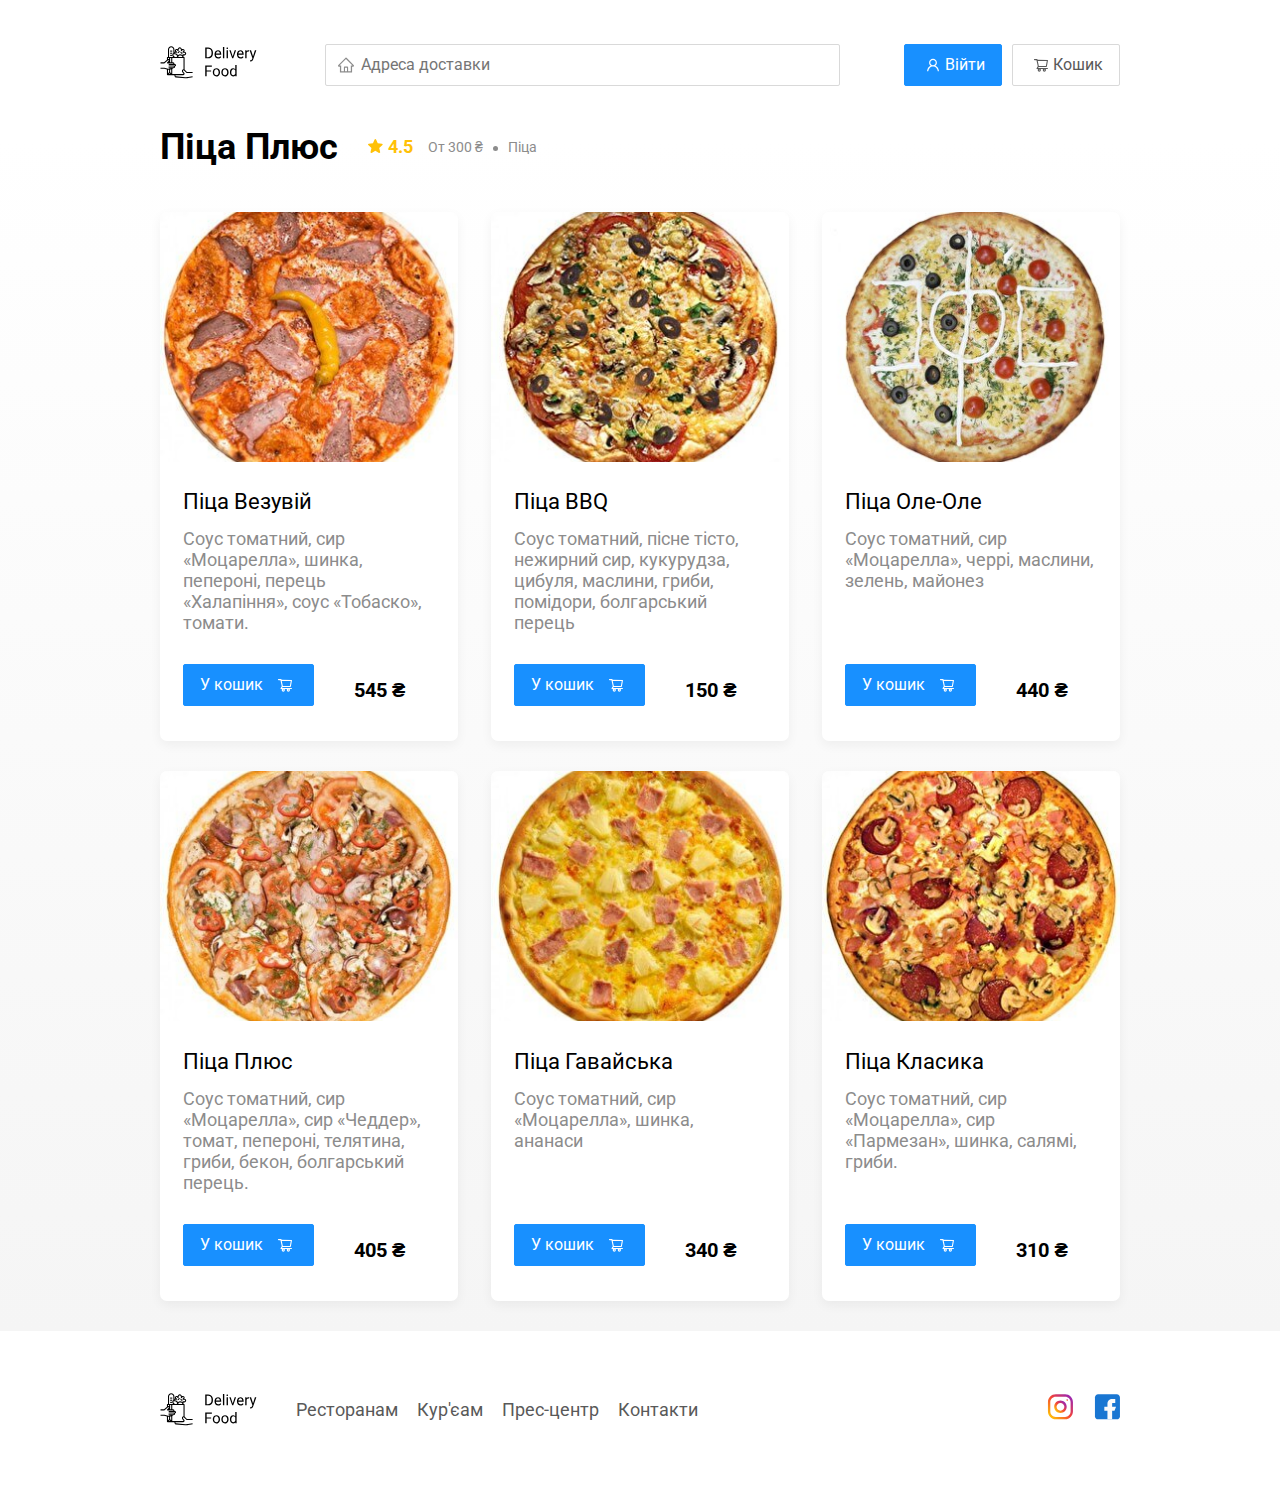
==== restaurant.html @ de5aa3f2 "Add files via upload" ====
<!DOCTYPE html>
<html lang="ru">

<head>
	<meta charset="UTF-8" />
	<meta name="viewport" content="width=device-width, initial-scale=1.0" />
	<title>PizzaBurger — доставка їжі додому</title>
	<link href="https://fonts.googleapis.com/css?family=Roboto:400,700&display=swap&subset=cyrillic" rel="stylesheet" />
	<link rel="stylesheet" href="css/normalize.css" />
	<link rel="stylesheet" href="css/style.css" />
</head>

<body>
	<div class="container">
		<header class="header">
			<a href="index.html" class="logo">
				<img src="img/icon/logo.svg" alt="Logo" />
			</a>
			<label class="address">
				<input type="text" class="input input-address" placeholder="Адреса доставки" />
			</label>
			<div class="buttons">
				<button class="button button-primary button-auth">
					<span class="button-auth-svg"></span>
					<span class="button-text">Війти</span>
				</button>
				<button class="button" id="cart-button">
					<span class="button-cart-svg"></span>
					<span class="button-text">Кошик</span>
				</button>
			</div>
		</header>
	</div>
	<!-- /.container  -->

	<main class="main">
		<div class="container">
			<section class="menu">
				<div class="section-heading">
					<h2 class="section-title restaurant-title">Піца Плюс</h2>
					<div class="card-info">
						<div class="rating">
							4.5
						</div>
						<div class="price">От 300 ₴</div>
						<div class="category">Піца</div>
					</div>
					<!-- /.card-info -->
				</div>
				<div class="cards cards-menu">
					<div class="card">
						<img src="img/pizza-plus/pizza-vesuvius.jpg" alt="image" class="card-image" />
						<div class="card-text">
							<div class="card-heading">
								<h3 class="card-title card-title-reg">Піца Везувій</h3>
							</div>
							<!-- /.card-heading -->
							<div class="card-info">
								<div class="ingredients">Соус томатний, сир «Моцарелла», шинка, пепероні, перець
									«Халапіння», соус «Тобаско», томати.
								</div>
							</div>
							<!-- /.card-info -->
							<div class="card-buttons">
								<button class="button button-primary button-add-cart">
									<span class="button-card-text">У кошик</span>
									<span class="button-cart-svg"></span>
								</button>
								<strong class="card-price-bold">545 ₴</strong>
							</div>
						</div>
						<!-- /.card-text -->
					</div>
					<!-- /.card -->

					<div class="card">
						<img src="img/pizza-plus/pizza-girls.jpg" alt="image" class="card-image" />
						<div class="card-text">
							<div class="card-heading">
								<h3 class="card-title card-title-reg">Піца BBQ</h3>
							</div>
							<!-- /.card-heading -->
							<div class="card-info">
								<div class="ingredients">Соус томатний, пісне тісто, нежирний сир, кукурудза, цибуля,
									маслини,
									гриби, помідори, болгарський перець
								</div>
							</div>
							<!-- /.card-info -->
							<div class="card-buttons">
								<button class="button button-primary button-add-cart">
									<span class="button-card-text">У кошик</span>
									<span class="button-cart-svg"></span>
								</button>
								<strong class="card-price-bold">150 ₴</strong>
							</div>
						</div>
						<!-- /.card-text -->
					</div>
					<!-- /.card -->

					<div class="card">
						<img src="img/pizza-plus/pizza-oleole.jpg" alt="image" class="card-image" />
						<div class="card-text">
							<div class="card-heading">
								<h3 class="card-title card-title-reg">Піца Оле-Оле</h3>
							</div>
							<!-- /.card-heading -->
							<div class="card-info">
								<div class="ingredients">Соус томатний, сир «Моцарелла», черрі, маслини, зелень, майонез
								</div>
							</div>
							<!-- /.card-info -->
							<div class="card-buttons">
								<button class="button button-primary button-add-cart">
									<span class="button-card-text">У кошик</span>
									<span class="button-cart-svg"></span>
								</button>
								<strong class="card-price-bold">440 ₴</strong>
							</div>
						</div>
						<!-- /.card-text -->
					</div>
					<!-- /.card -->

					<div class="card">
						<img src="img/pizza-plus/pizza-plus.jpg" alt="image" class="card-image" />
						<div class="card-text">
							<div class="card-heading">
								<h3 class="card-title card-title-reg">Піца Плюс</h3>
							</div>
							<!-- /.card-heading -->
							<div class="card-info">
								<div class="ingredients">Соус томатний, сир «Моцарелла», сир «Чеддер», томат,
									пепероні,
									телятина, гриби, бекон, болгарський перець.
								</div>
							</div>
							<!-- /.card-info -->
							<div class="card-buttons">
								<button class="button button-primary button-add-cart">
									<span class="button-card-text">У кошик</span>
									<span class="button-cart-svg"></span>
								</button>
								<strong class="card-price-bold">405 ₴</strong>
							</div>
						</div>
						<!-- /.card-text -->
					</div>
					<!-- /.card -->

					<div class="card">
						<img src="img/pizza-plus/pizza-hawaiian.jpg" alt="image" class="card-image" />
						<div class="card-text">
							<div class="card-heading">
								<h3 class="card-title card-title-reg">Піца Гавайська</h3>
							</div>
							<!-- /.card-heading -->
							<div class="card-info">
								<div class="ingredients">Соус томатний, сир «Моцарелла», шинка, ананаси</div>
							</div>
							<!-- /.card-info -->
							<div class="card-buttons">
								<button class="button button-primary button-add-cart">
									<span class="button-card-text">У кошик</span>
									<span class="button-cart-svg"></span>
								</button>
								<strong class="card-price-bold">340 ₴</strong>
							</div>
						</div>
						<!-- /.card-text -->
					</div>
					<!-- /.card -->

					<div class="card">
						<img src="img/pizza-plus/pizza-classic.jpg" alt="image" class="card-image" />
						<div class="card-text">
							<div class="card-heading">
								<h3 class="card-title card-title-reg">Піца Класика</h3>
							</div>
							<!-- /.card-heading -->
							<div class="card-info">
								<div class="ingredients">Соус томатний, сир «Моцарелла», сир «Пармезан», шинка,
									салямі,
									гриби.
								</div>
							</div>
							<!-- /.card-info -->
							<div class="card-buttons">
								<button class="button button-primary button-add-cart">
									<span class="button-card-text">У кошик</span>
									<span class="button-cart-svg"></span>
								</button>
								<strong class="card-price-bold">310 ₴</strong>
							</div>
						</div>
						<!-- /.card-text -->
					</div>
					<!-- /.card -->
				</div>
				<!-- /.cards -->
			</section>
		</div>
		<!-- /.container -->
	</main>

	<footer class="footer">
		<div class="container">
			<div class="footer-block">
				<img src="img/icon/logo.svg" alt="logo" class="logo footer-logo" />
				<nav class="footer-nav">
					<a href="#" class="footer-link">Ресторанам </a>
					<a href="#" class="footer-link">Кур'єам</a>
					<a href="#" class="footer-link">Прес-центр</a>
					<a href="#" class="footer-link">Контакти</a>
				</nav>
				<div class="social-links">
					<a href="#" class="social-link"><img src="img/social/instagram.svg" alt="instagram" /></a>
					<a href="#" class="social-link"><img src="img/social/fb.svg" alt="facebook" /></a>
				</div>
				<!-- /.social-links -->
			</div>
			<!-- /.footer-block -->
		</div>
	</footer>

	<div class="modal modal-cart">
		<div class="modal-dialog">
			<div class="modal-header">
				<h3 class="modal-title">Кошик</h3>
				<button class="close">&times;</button>
			</div>
			<!-- /.modal-header -->
			<div class="modal-body">
				<div class="food-row">
					<span class="food-name">Рол вугор стандарт</span>
					<strong class="food-price">250 ₴</strong>
					<div class="food-counter">
						<button class="counter-button">-</button>
						<span class="counter">1</span>
						<button class="counter-button">+</button>
					</div>
				</div>
				<!-- /.foods-row -->
				<div class="food-row">
					<span class="food-name">Рол вугор стандарт</span>
					<strong class="food-price">250 ₴</strong>
					<div class="food-counter">
						<button class="counter-button">-</button>
						<span class="counter">1</span>
						<button class="counter-button">+</button>
					</div>
				</div>
				<!-- /.foods-row -->
				<div class="food-row">
					<span class="food-name">Рол вугор стандарт</span>
					<strong class="food-price">250 ₴</strong>
					<div class="food-counter">
						<button class="counter-button">-</button>
						<span class="counter">1</span>
						<button class="counter-button">+</button>
					</div>
				</div>
				<!-- /.foods-row -->
				<div class="food-row">
					<span class="food-name">Рол вугор стандарт</span>
					<strong class="food-price">250 ₴</strong>
					<div class="food-counter">
						<button class="counter-button">-</button>
						<span class="counter">1</span>
						<button class="counter-button">+</button>
					</div>
				</div>
				<!-- /.foods-row -->
			</div>
			<!-- /.modal-body -->
			<div class="modal-footer">
				<span class="modal-pricetag">1250 ₴</span>
				<div class="footer-buttons">
					<button class="button button-primary">Оформити замовлення</button>
					<button class="button clear-cart">Скасувати</button>
				</div>
			</div>
			<!-- /.modal-footer -->
		</div>
		<!-- /.modal-dialog -->
	</div>

	<div class="modal-auth">
		<div class="modal-dialog modal-dialog-auth">
			<button class="close-auth">&times;</button>
			<form id="logInForm">
				<fieldset class="modal-body">
					<legend class="modal-title">Авторизація</legend>
					<label class="label-auth">
						<span>Логін</span>
						<input id="login" type="text">
					</label>
					<label class="label-auth">
						<span>Пароль</span>
						<input id="password" type="password">
					</label>
				</fieldset>
				<!-- /.modal-body -->
				<div class="modal-footer">
					<div class="footer-buttons">
						<button class="button button-primary button-login" type="submit">Війти</button>
					</div>
				</div>
			</form>
			<!-- /.modal-footer -->
		</div>
		<!-- /.modal-dialog -->
	</div>
</body>

</html>
---- css/style.css ----
* {
    box-sizing: border-box;
}

body {
    font-family: "Roboto", sans-serif;
    padding-top: 44px;
}

a,
button {
    cursor: pointer;
    color: inherit;
}

.hide {
    display: none;
}

.container {
    max-width: 1200px;
    margin: auto;
}

.header {
    display: flex;
    align-items: center;
    justify-content: space-between;
    margin-bottom: 40px;
}

.input {
    background-color: #ffffff;
    border: 1px solid #d9d9d9;
    border-radius: 2px;
    font-size: 16px;
    line-height: 24px;
    padding: 8px 8px 8px 35px;
    background-repeat: no-repeat;
    background-position: left 11px center;
}

.address {
    flex: 0.8;
}

.input-address {
    width: 100%;
    background-image: url(../img/icon/home.svg);
}

.search {
    margin-left: auto;
}

.input-search {
    width: 300px;
    background-image: url(../img/icon/search.svg);

}

.buttons {
    display: flex;
    align-items: center;
}

.button {
    display: flex;
    align-items: center;
    padding: 8px 16px;
    background: #ffffff;
    border: 1px solid #d9d9d9;
    box-sizing: border-box;
    box-shadow: 0 0 2px rgba(0, 0, 0, 0.0015);
    border-radius: 2px;
    color: #595959;
    font-size: 16px;
    line-height: 24px;
}

.button:hover {
    background: #1890ff;
    border: 1px solid #1890ff;
    color: #fff;
}


.button-primary {
    background: #1890ff;
    border: 1px solid #1890ff;
    color: #fff;
    margin-right: 10px;
}

.button-primary:hover {
    background: #ffffff;
    border: 1px solid #d9d9d9;
    color: #595959;
}

.button-icon {
    margin-right: 6px;
}

.button-card-text {
    margin-right: 10px;
}

.button-auth {
    background-position: 20px 13px;
}

.button-primary .button-auth-svg {
    width: 24px;
    height: 24px;
    background-color: #fff;
    -webkit-mask: url("../img/icon/user.svg") no-repeat 50% 50%;
    mask: url("../img/icon/user.svg") no-repeat 50% 50%;
    background-repeat: no-repeat;
}

.button-primary:hover .button-auth-svg {
    background-color: #595959;
}

.button .button-cart-svg {
    width: 24px;
    height: 24px;
    background-color: #595959;
    -webkit-mask: url("../img/icon/shopping-cart.svg") no-repeat 50% 50%;
    mask: url("../img/icon/shopping-cart.svg") no-repeat 50% 50%;
    background-repeat: no-repeat;
}

.button-primary .button-cart-svg {
    background-color: #fff;
}

.button:hover .button-cart-svg {
    background-color: #fff;
}

.button-primary:hover .button-cart-svg {
    background-color: #595959;
}

.button-cart {
    display: none;
    margin: 0 5px;
}

.button-out {
    display: none;
    margin: 0 5px;
}

.user-name {
    display: none;
    margin-right: 20px;
    font-weight: bold;
    font-size: 18px;
}

.promo-slider {

    width: 600px;
    height: 300px;

}

.promo {
    box-shadow: 0 7px 12px rgba(158, 158, 163, 0.1);
    border-radius: 10px;
    padding: 68px 70px;
    margin-bottom: 56px;
}

.pizza {
    background: #fff1b8 url(../img/promo/pizza.png) no-repeat top -100px right -250px / 830px
}

.kebab {
    background: #D6E4FF url(../img/promo/kebab.png) no-repeat top 45px right 40px / 450px;
}

.vegetables {
    background: #FFF566 url(../img/promo/vegetables.png) no-repeat top 0 right 0 / 825px
}

.sushi {
    background: #FFF1F0 url(../img/promo/sushi.png) no-repeat top 10px right 15px / 500px
}

.promo-title {
    font-style: normal;
    font-weight: bold;
    font-size: 39px;
    line-height: 46px;
    color: #302c34;
}

.promo-text {
    font-style: normal;
    font-weight: normal;
    font-size: 24px;
    line-height: 28px;
    color: #302c34;
    max-width: 538px;
}

.main {
    background: linear-gradient(180deg, rgba(245, 245, 245, 0) 1.04%, #f5f5f5 100%);
}

.section-heading {
    display: flex;
    align-items: center;
    margin-bottom: 44px;
}

.section-title {
    font-style: normal;
    font-weight: bold;
    font-size: 36px;
    line-height: 42px;
    margin: 0 30px 0 0;
    color: #000000;
}

.cards {
    display: flex;
    align-items: flex-start;
    justify-content: space-between;
    flex-wrap: wrap;
}

.card {
    background: #ffffff;
    box-shadow: 0 4px 12px rgba(0, 0, 0, 0.05);
    border-radius: 7px;
    overflow: hidden;
    margin-bottom: 30px;
    flex-basis: 31%;
    text-decoration: none;

}

.card-restaurant {
    cursor: pointer
}

.card-image {
    width: 100%;
    height: 250px;
    object-fit: cover;
}


.card-text {
    padding: 20px 23px 35px;
    min-height: 275px;
    display: flex;
    flex-direction: column;
}



.restaurants .card-text {
    min-height: auto;
}

.card-heading {
    display: flex;
    align-items: center;
    justify-content: space-between;
    margin-bottom: 10px;
}

.card-title {
    margin: 0;
    font-style: normal;
    font-weight: bold;
    font-size: 22px;
    line-height: 32px;
}

.card-title-reg {
    font-weight: 400;
}

.card-tag {
    font-style: normal;
    font-weight: normal;
    font-size: 12px;
    line-height: 20px;
    color: #ffffff;
    background: #262626;
    border-radius: 2px;
    padding: 1px 8px;
}

.card-info {
    display: flex;
    align-items: center;
    flex-wrap: wrap;
}

.card-buttons {
    display: flex;
    margin-top: 24px;
    flex-grow: 1;
    align-items: flex-end;
}

.card-price-bold {
    font-weight: bold;
    font-size: 20px;
    line-height: 32px;
    margin-left: 30px;
}

.rating {
    background-image: url("../img/icon/rating.svg");
    background-repeat: no-repeat;
    background-position: 0 7px;
    padding-left: 20px;
    margin-right: 26px;
    color: #ffc107;
    font-weight: bold;
    font-size: 18px;
    line-height: 32px;
}

.price,
.category {
    color: #8c8c8c;
    font-size: 18px;
    line-height: 32px;
}

.price {
    margin-right: 10px;
}

.ingredients {
    color: #8c8c8c;
    font-size: 18px;
    line-height: 21px;
}

.category {
    text-overflow: ellipsis;
    overflow: hidden;
    white-space: nowrap;
    max-width: 150px;
}

.price:after {
    content: "";
    width: 5px;
    height: 5px;
    background-color: #8c8c8c;
    display: inline-block;
    vertical-align: middle;
    border-radius: 50%;
    margin-left: 10px;
}

.footer {
    padding: 60px 0;
}

.footer-block {
    display: flex;
    align-items: center;
    justify-content: space-between;
}

.footer-nav {
    margin-left: 35px;
    margin-right: auto;
}

.footer-link {
    display: inline-block;
    color: #595959;
    font-style: normal;
    font-weight: normal;
    font-size: 18px;
    line-height: 21px;
    text-decoration: none;
}

.footer-link:not(:last-child) {
    margin-right: 15px;
}

.social-links {
    display: flex;
    align-items: center;
}

.social-link:not(:last-child) {
    margin-right: 21px;
}

.modal {
    position: fixed;
    left: 0;
    top: 0;
    width: 100%;
    height: 100%;
    background: rgba(0, 0, 0, 0.4);
    display: none;
    z-index: 999;
}

.modal-auth {
    position: fixed;
    left: 0;
    top: 0;
    width: 100%;
    height: 100%;
    background: rgba(0, 0, 0, 0.4);
    display: none;
    z-index: 999;
}

.is-open {
    display: flex;
}

.modal-dialog {
    max-width: 780px;
    width: 95%;
    background: #ffffff;
    border-radius: 5px;
    margin: auto;
    padding: 40px 45px;
}

.modal-dialog-auth {
    width: auto;
    position: relative;
}

.label-auth {
    display: block;
    margin: 30px;
}

.label-auth span {
    width: 80px;
    display: inline-block;
}

.modal-header {
    display: flex;
    align-items: center;
    justify-content: space-between;
    margin-bottom: 45px;
}

.modal-title {
    margin: 0;
    font-weight: bold;
    font-size: 36px;
    line-height: 42px;
}

.close {
    font-size: 36px;
    border: none;
    background-color: transparent;
}

.close-auth {
    font-size: 36px;
    border: none;
    background-color: transparent;
    position: absolute;
    top: 10px;
    right: 20px;
}

.modal-body {
    margin-bottom: 22px;
}

.food-row {
    display: flex;
    align-items: flex-start;
    justify-content: space-between;
    padding-bottom: 8px;
    border-bottom: 1px solid #d9d9d9;
    margin-bottom: 15px;
}

.food-name {
    font-weight: normal;
    font-size: 18px;
    line-height: 32px;
}

.food-price {
    margin-left: auto;
    margin-right: 47px;
    font-weight: bold;
    font-size: 20px;
    line-height: 32px;
}

.food-counter {
    display: flex;
    align-items: center;
}

.counter-button {
    display: flex;
    align-items: center;
    justify-content: center;
    width: 39px;
    height: 32px;
    background: #ffffff;
    border: 1px solid #40a9ff;
    box-sizing: border-box;
    border-radius: 2px;
    font-weight: normal;
    font-size: 14px;
    line-height: 22px;
    color: #40a9ff;
}

.counter-button:hover {
    background: #40a9ff;
    border: 1px solid #ffffff;
    color: #ffffff;
}

.counter {
    font-size: 16px;
    line-height: 24px;
    margin-left: 10px;
    margin-right: 10px;
}

.modal-footer {
    display: flex;
    align-items: center;
    justify-content: space-between;
}

.modal-auth .modal-footer {
    justify-content: flex-end;
}

.footer-buttons {
    display: flex;
    align-items: center;
}

.modal-pricetag {
    background: #262626;
    border-radius: 5px;
    color: #ffffff;
    padding: 15px 20px;
    font-size: 20px;
    line-height: 23px;
}

@media (max-width: 1366px) {
    .container {
        max-width: 960px;
    }

    .pizza {
        background-position: center right -300px;
        background-size: 750px;
    }


    .kebab {
        background-position: top -5px right -93px;
        background-size: 530px;
    }

    .vegetables {
        background-position: top 0 right -93px;
        background-size: 820px;
    }

    .sushi {
        background-position: center right -90px;
    }

    .rating {
        margin-right: 15px;
    }

    .category,
    .price {
        font-size: 14px;
    }
}

@media (max-width: 992px) {
    .container {
        max-width: 750px;
    }



    .pizza {
        padding: 50px;
        background-size: 500px;
        background-position: center right -200px;
    }


    .kebab {
        background-position: top 55px right -100px;
        background-size: 385px;
    }

    .vegetables {
        background-position: top 0 right -280px;
        background-size: 810px;
    }

    .sushi {
        background-position: top 30px right -175px;
    }



    .promo-text {
        font-size: 18px;
        max-width: 400px;
    }

    .card {
        flex-basis: 49%;
    }

    .footer-link {
        font-size: 16px;
    }
}

@media (max-width: 768px) {
    .container {
        max-width: 560px;
    }

    .card-info {
        flex-wrap: wrap;
    }

    .card .rating {
        flex-basis: 100%;
    }

    .card-title {
        font-size: 18px;
    }

    .card-text {
        min-height: 290px;
    }

    .card-price-bold {
        margin-left: 20px;
    }


    .pizza {
        background-size: 400px;
        background-position: bottom 50px right -200px;
    }


    .kebab {
        background-position: top -5px right -74px;
        background-size: 300px;
    }

    .vegetables {
        background-position: top 0 right -240px;
        background-size: 702px;
    }

    .sushi {
        background-position: top -24px right -75px;
        background-size: 302px;
    }

    .promo-title {
        font-size: 24px;
        line-height: 1.4;
    }

    .promo-text {
        margin-top: 0;
    }
}

@media (max-width: 578px) {
    .container {
        width: 90%;
    }

    .address {
        min-width: 100%;
        order: 1;
    }

    .header {
        flex-wrap: wrap;
    }

    .input-address {
        margin-top: 15px;
        order: 5;
        flex: 1;
    }

    .promo {
        background-image: none;
    }

    .promo-title {
        margin-bottom: 10px;
    }

    .section-title {
        font-size: 20px;
    }

    .card {
        flex-basis: 100%;
    }

    .card-text {
        min-height: auto;
    }

    .card-image {
        width: 100%;
    }

    .footer {
        padding: 30px 0;
    }

    .footer-block {
        align-items: flex-start;
    }

    .footer-nav {
        margin-left: 0;
        margin-right: 0;
        order: 0;
        display: flex;
        flex-direction: column;
    }

    .footer-logo {
        margin-right: 15px;
        order: 1;
    }

    .social-links {
        order: 2;
    }
}

@media (max-width: 480px) {
    .button-text {
        display: none;
    }

    .button-icon {
        margin: 0;
    }

    .user-name {
        margin: 10px;

    }

    .buttons {
        flex-wrap: wrap;
        margin-left: auto;
    }

    .button {
        min-height: 40px;
        padding: 5px 12px;

    }

    .button-out-svg {
        width: 24px;
        height: 24px;
        background-color: #fff;
        -webkit-mask: url(../img/icon/logout.svg) no-repeat 50% 50%;
        mask: url(../img/icon/logout.svg) no-repeat 50% 50%;
        background-repeat: no-repeat;
        -webkit-mask-size: 20px;
        mask-size: 20px;
    }

    .promo {
        padding: 20px;
    }

    .section-heading {
        flex-wrap: wrap;
    }

    .footer-block {
        flex-wrap: wrap;
        flex-direction: column;
        align-items: center;
    }

    .footer-logo {
        order: 0;
        margin-bottom: 20px;
    }

    .footer-nav {
        margin-bottom: 20px;
        text-align: center;
    }

    .footer-link:not(:last-child) {
        margin-right: 0;
    }
}
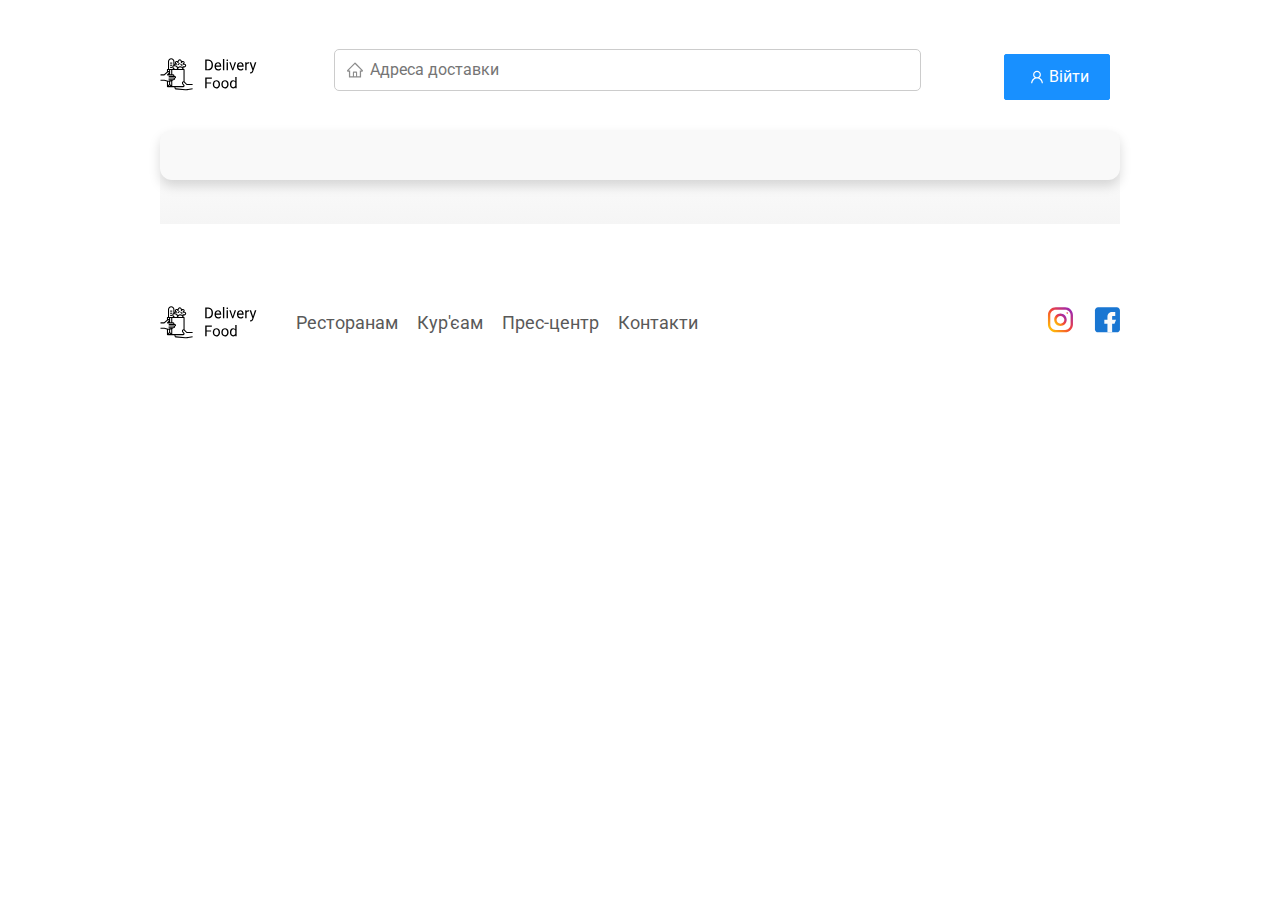
==== commit 94c0e7de: "Add files via upload" ====
--- a/restaurant.html
+++ b/restaurant.html
@@ -1,317 +1,200 @@
-<!DOCTYPE html>
-<html lang="ru">
-
-<head>
-	<meta charset="UTF-8" />
-	<meta name="viewport" content="width=device-width, initial-scale=1.0" />
-	<title>PizzaBurger — доставка їжі додому</title>
-	<link href="https://fonts.googleapis.com/css?family=Roboto:400,700&display=swap&subset=cyrillic" rel="stylesheet" />
-	<link rel="stylesheet" href="css/normalize.css" />
-	<link rel="stylesheet" href="css/style.css" />
-</head>
-
-<body>
-	<div class="container">
-		<header class="header">
-			<a href="index.html" class="logo">
-				<img src="img/icon/logo.svg" alt="Logo" />
-			</a>
-			<label class="address">
-				<input type="text" class="input input-address" placeholder="Адреса доставки" />
-			</label>
-			<div class="buttons">
-				<button class="button button-primary button-auth">
-					<span class="button-auth-svg"></span>
-					<span class="button-text">Війти</span>
-				</button>
-				<button class="button" id="cart-button">
-					<span class="button-cart-svg"></span>
-					<span class="button-text">Кошик</span>
-				</button>
-			</div>
-		</header>
-	</div>
-	<!-- /.container  -->
-
-	<main class="main">
-		<div class="container">
-			<section class="menu">
-				<div class="section-heading">
-					<h2 class="section-title restaurant-title">Піца Плюс</h2>
-					<div class="card-info">
-						<div class="rating">
-							4.5
-						</div>
-						<div class="price">От 300 ₴</div>
-						<div class="category">Піца</div>
-					</div>
-					<!-- /.card-info -->
-				</div>
-				<div class="cards cards-menu">
-					<div class="card">
-						<img src="img/pizza-plus/pizza-vesuvius.jpg" alt="image" class="card-image" />
-						<div class="card-text">
-							<div class="card-heading">
-								<h3 class="card-title card-title-reg">Піца Везувій</h3>
-							</div>
-							<!-- /.card-heading -->
-							<div class="card-info">
-								<div class="ingredients">Соус томатний, сир «Моцарелла», шинка, пепероні, перець
-									«Халапіння», соус «Тобаско», томати.
-								</div>
-							</div>
-							<!-- /.card-info -->
-							<div class="card-buttons">
-								<button class="button button-primary button-add-cart">
-									<span class="button-card-text">У кошик</span>
-									<span class="button-cart-svg"></span>
-								</button>
-								<strong class="card-price-bold">545 ₴</strong>
-							</div>
-						</div>
-						<!-- /.card-text -->
-					</div>
-					<!-- /.card -->
-
-					<div class="card">
-						<img src="img/pizza-plus/pizza-girls.jpg" alt="image" class="card-image" />
-						<div class="card-text">
-							<div class="card-heading">
-								<h3 class="card-title card-title-reg">Піца BBQ</h3>
-							</div>
-							<!-- /.card-heading -->
-							<div class="card-info">
-								<div class="ingredients">Соус томатний, пісне тісто, нежирний сир, кукурудза, цибуля,
-									маслини,
-									гриби, помідори, болгарський перець
-								</div>
-							</div>
-							<!-- /.card-info -->
-							<div class="card-buttons">
-								<button class="button button-primary button-add-cart">
-									<span class="button-card-text">У кошик</span>
-									<span class="button-cart-svg"></span>
-								</button>
-								<strong class="card-price-bold">150 ₴</strong>
-							</div>
-						</div>
-						<!-- /.card-text -->
-					</div>
-					<!-- /.card -->
-
-					<div class="card">
-						<img src="img/pizza-plus/pizza-oleole.jpg" alt="image" class="card-image" />
-						<div class="card-text">
-							<div class="card-heading">
-								<h3 class="card-title card-title-reg">Піца Оле-Оле</h3>
-							</div>
-							<!-- /.card-heading -->
-							<div class="card-info">
-								<div class="ingredients">Соус томатний, сир «Моцарелла», черрі, маслини, зелень, майонез
-								</div>
-							</div>
-							<!-- /.card-info -->
-							<div class="card-buttons">
-								<button class="button button-primary button-add-cart">
-									<span class="button-card-text">У кошик</span>
-									<span class="button-cart-svg"></span>
-								</button>
-								<strong class="card-price-bold">440 ₴</strong>
-							</div>
-						</div>
-						<!-- /.card-text -->
-					</div>
-					<!-- /.card -->
-
-					<div class="card">
-						<img src="img/pizza-plus/pizza-plus.jpg" alt="image" class="card-image" />
-						<div class="card-text">
-							<div class="card-heading">
-								<h3 class="card-title card-title-reg">Піца Плюс</h3>
-							</div>
-							<!-- /.card-heading -->
-							<div class="card-info">
-								<div class="ingredients">Соус томатний, сир «Моцарелла», сир «Чеддер», томат,
-									пепероні,
-									телятина, гриби, бекон, болгарський перець.
-								</div>
-							</div>
-							<!-- /.card-info -->
-							<div class="card-buttons">
-								<button class="button button-primary button-add-cart">
-									<span class="button-card-text">У кошик</span>
-									<span class="button-cart-svg"></span>
-								</button>
-								<strong class="card-price-bold">405 ₴</strong>
-							</div>
-						</div>
-						<!-- /.card-text -->
-					</div>
-					<!-- /.card -->
-
-					<div class="card">
-						<img src="img/pizza-plus/pizza-hawaiian.jpg" alt="image" class="card-image" />
-						<div class="card-text">
-							<div class="card-heading">
-								<h3 class="card-title card-title-reg">Піца Гавайська</h3>
-							</div>
-							<!-- /.card-heading -->
-							<div class="card-info">
-								<div class="ingredients">Соус томатний, сир «Моцарелла», шинка, ананаси</div>
-							</div>
-							<!-- /.card-info -->
-							<div class="card-buttons">
-								<button class="button button-primary button-add-cart">
-									<span class="button-card-text">У кошик</span>
-									<span class="button-cart-svg"></span>
-								</button>
-								<strong class="card-price-bold">340 ₴</strong>
-							</div>
-						</div>
-						<!-- /.card-text -->
-					</div>
-					<!-- /.card -->
-
-					<div class="card">
-						<img src="img/pizza-plus/pizza-classic.jpg" alt="image" class="card-image" />
-						<div class="card-text">
-							<div class="card-heading">
-								<h3 class="card-title card-title-reg">Піца Класика</h3>
-							</div>
-							<!-- /.card-heading -->
-							<div class="card-info">
-								<div class="ingredients">Соус томатний, сир «Моцарелла», сир «Пармезан», шинка,
-									салямі,
-									гриби.
-								</div>
-							</div>
-							<!-- /.card-info -->
-							<div class="card-buttons">
-								<button class="button button-primary button-add-cart">
-									<span class="button-card-text">У кошик</span>
-									<span class="button-cart-svg"></span>
-								</button>
-								<strong class="card-price-bold">310 ₴</strong>
-							</div>
-						</div>
-						<!-- /.card-text -->
-					</div>
-					<!-- /.card -->
-				</div>
-				<!-- /.cards -->
-			</section>
-		</div>
-		<!-- /.container -->
-	</main>
-
-	<footer class="footer">
-		<div class="container">
-			<div class="footer-block">
-				<img src="img/icon/logo.svg" alt="logo" class="logo footer-logo" />
-				<nav class="footer-nav">
-					<a href="#" class="footer-link">Ресторанам </a>
-					<a href="#" class="footer-link">Кур'єам</a>
-					<a href="#" class="footer-link">Прес-центр</a>
-					<a href="#" class="footer-link">Контакти</a>
-				</nav>
-				<div class="social-links">
-					<a href="#" class="social-link"><img src="img/social/instagram.svg" alt="instagram" /></a>
-					<a href="#" class="social-link"><img src="img/social/fb.svg" alt="facebook" /></a>
-				</div>
-				<!-- /.social-links -->
-			</div>
-			<!-- /.footer-block -->
-		</div>
-	</footer>
-
-	<div class="modal modal-cart">
-		<div class="modal-dialog">
-			<div class="modal-header">
-				<h3 class="modal-title">Кошик</h3>
-				<button class="close">&times;</button>
-			</div>
-			<!-- /.modal-header -->
-			<div class="modal-body">
-				<div class="food-row">
-					<span class="food-name">Рол вугор стандарт</span>
-					<strong class="food-price">250 ₴</strong>
-					<div class="food-counter">
-						<button class="counter-button">-</button>
-						<span class="counter">1</span>
-						<button class="counter-button">+</button>
-					</div>
-				</div>
-				<!-- /.foods-row -->
-				<div class="food-row">
-					<span class="food-name">Рол вугор стандарт</span>
-					<strong class="food-price">250 ₴</strong>
-					<div class="food-counter">
-						<button class="counter-button">-</button>
-						<span class="counter">1</span>
-						<button class="counter-button">+</button>
-					</div>
-				</div>
-				<!-- /.foods-row -->
-				<div class="food-row">
-					<span class="food-name">Рол вугор стандарт</span>
-					<strong class="food-price">250 ₴</strong>
-					<div class="food-counter">
-						<button class="counter-button">-</button>
-						<span class="counter">1</span>
-						<button class="counter-button">+</button>
-					</div>
-				</div>
-				<!-- /.foods-row -->
-				<div class="food-row">
-					<span class="food-name">Рол вугор стандарт</span>
-					<strong class="food-price">250 ₴</strong>
-					<div class="food-counter">
-						<button class="counter-button">-</button>
-						<span class="counter">1</span>
-						<button class="counter-button">+</button>
-					</div>
-				</div>
-				<!-- /.foods-row -->
-			</div>
-			<!-- /.modal-body -->
-			<div class="modal-footer">
-				<span class="modal-pricetag">1250 ₴</span>
-				<div class="footer-buttons">
-					<button class="button button-primary">Оформити замовлення</button>
-					<button class="button clear-cart">Скасувати</button>
-				</div>
-			</div>
-			<!-- /.modal-footer -->
-		</div>
-		<!-- /.modal-dialog -->
-	</div>
-
-	<div class="modal-auth">
-		<div class="modal-dialog modal-dialog-auth">
-			<button class="close-auth">&times;</button>
-			<form id="logInForm">
-				<fieldset class="modal-body">
-					<legend class="modal-title">Авторизація</legend>
-					<label class="label-auth">
-						<span>Логін</span>
-						<input id="login" type="text">
-					</label>
-					<label class="label-auth">
-						<span>Пароль</span>
-						<input id="password" type="password">
-					</label>
-				</fieldset>
-				<!-- /.modal-body -->
-				<div class="modal-footer">
-					<div class="footer-buttons">
-						<button class="button button-primary button-login" type="submit">Війти</button>
-					</div>
-				</div>
-			</form>
-			<!-- /.modal-footer -->
-		</div>
-		<!-- /.modal-dialog -->
-	</div>
-</body>
-
+<!DOCTYPE html>
+<html lang="ru">
+
+<head>
+	<meta charset="UTF-8" />
+	<meta name="viewport" content="width=device-width, initial-scale=1.0" />
+	<title>PizzaBurger — доставка їжі додому</title>
+	<link href="https://fonts.googleapis.com/css?family=Roboto:400,700&display=swap&subset=cyrillic" rel="stylesheet" />
+	<link rel="stylesheet" href="css/normalize.css" />
+	<link rel="stylesheet" href="css/style.css" />
+	<script src="js/main.js"></script>
+</head>
+
+<body>
+	<div class="container">
+		<header class="header">
+			<a href="index.html" class="logo">
+				<img src="img/icon/logo.svg" alt="Logo" />
+			</a>
+			<label class="address">
+				<input type="text" class="input input-address" placeholder="Адреса доставки" />
+			</label>
+			<button class="button button-primary button-auth" id="authButton">
+				<span class="button-auth-svg"></span>
+				<span class="button-text">Війти</span>
+			  </button>
+		
+			  <button class="button button-primary button-out" id="logoutButton" style="display: none;">
+				<span class="button-text">Вийти</span>
+				<span class="button-out-svg"></span>
+			  </button>
+			  <span id="userLogin" style="display: none;">Логін: <span id="loginName"></span></span>
+			</header>
+		
+			<!-- Modal Auth -->
+<div class="modal modal-auth" id="authModal">
+	<div class="modal-dialog modal-dialog-auth">
+	  <button class="close-auth" id="closeAuth">&times;</button>
+	  <form id="logInForm">
+		<fieldset class="modal-body">
+		  <legend class="modal-title">Авторизація</legend>
+		  
+		  <!-- Поле логіна -->
+		  <label for="username">Логін:</label>
+		  <input 
+			type="text" 
+			id="username" 
+			name="username" 
+			placeholder="Введіть ваш логін" 
+			required 
+			minlength="4" 
+			maxlength="16" 
+			size="20" 
+			autocomplete="username" 
+		  />
+		  
+		  <label for="password">Пароль (8-20 символів):</label>
+		  <input 
+			type="password" 
+			id="password" 
+			name="password" 
+			placeholder="Введіть ваш пароль" 
+			required 
+			minlength="8" 
+			maxlength="20" 
+			size="20" 
+			autocomplete="current-password" 
+		  />
+		  
+		  <button type="submit" class="button button-primary">Увійти</button>
+		</fieldset>
+	  </form>	  
+	</div>
+  </div>
+  <main class="main">
+    <div class="container">
+        <section class="menu">
+            <h2 class="section-title restaurant-title"></h2> 
+            <div class="restaurant-info" id="restaurantInfo">
+            </div>
+            <div class="section-heading">
+                <div class="cards cards-menu" id="menuContainer">
+                </div>
+            </div>
+        </section>
+    </div>
+</main>
+
+
+	<footer class="footer">
+		<div class="container">
+			<div class="footer-block">
+				<img src="img/icon/logo.svg" alt="logo" class="logo footer-logo" />
+				<nav class="footer-nav">
+					<a href="#" class="footer-link">Ресторанам </a>
+					<a href="#" class="footer-link">Кур'єам</a>
+					<a href="#" class="footer-link">Прес-центр</a>
+					<a href="#" class="footer-link">Контакти</a>
+				</nav>
+				<div class="social-links">
+					<a href="#" class="social-link"><img src="img/social/instagram.svg" alt="instagram" /></a>
+					<a href="#" class="social-link"><img src="img/social/fb.svg" alt="facebook" /></a>
+				</div>
+				<!-- /.social-links -->
+			</div>
+			<!-- /.footer-block -->
+		</div>
+	</footer>
+
+	<div class="modal modal-cart">
+		<div class="modal-dialog">
+			<div class="modal-header">
+				<h3 class="modal-title">Кошик</h3>
+				<button class="close">&times;</button>
+			</div>
+			<!-- /.modal-header -->
+			<div class="modal-body">
+				<div class="food-row">
+					<span class="food-name">Рол вугор стандарт</span>
+					<strong class="food-price">250 ₴</strong>
+					<div class="food-counter">
+						<button class="counter-button">-</button>
+						<span class="counter">1</span>
+						<button class="counter-button">+</button>
+					</div>
+				</div>
+				<!-- /.foods-row -->
+				<div class="food-row">
+					<span class="food-name">Рол вугор стандарт</span>
+					<strong class="food-price">250 ₴</strong>
+					<div class="food-counter">
+						<button class="counter-button">-</button>
+						<span class="counter">1</span>
+						<button class="counter-button">+</button>
+					</div>
+				</div>
+				<!-- /.foods-row -->
+				<div class="food-row">
+					<span class="food-name">Рол вугор стандарт</span>
+					<strong class="food-price">250 ₴</strong>
+					<div class="food-counter">
+						<button class="counter-button">-</button>
+						<span class="counter">1</span>
+						<button class="counter-button">+</button>
+					</div>
+				</div>
+				<!-- /.foods-row -->
+				<div class="food-row">
+					<span class="food-name">Рол вугор стандарт</span>
+					<strong class="food-price">250 ₴</strong>
+					<div class="food-counter">
+						<button class="counter-button">-</button>
+						<span class="counter">1</span>
+						<button class="counter-button">+</button>
+					</div>
+				</div>
+				<!-- /.foods-row -->
+			</div>
+			<!-- /.modal-body -->
+			<div class="modal-footer">
+				<span class="modal-pricetag">1250 ₴</span>
+				<div class="footer-buttons">
+					<button class="button button-primary">Оформити замовлення</button>
+					<button class="button clear-cart">Скасувати</button>
+				</div>
+			</div>
+			<!-- /.modal-footer -->
+		</div>
+		<!-- /.modal-dialog -->
+	</div>
+
+	<div class="modal-auth">
+		<div class="modal-dialog modal-dialog-auth">
+			<button class="close-auth">&times;</button>
+			<form id="logInForm">
+				<fieldset class="modal-body">
+					<legend class="modal-title">Авторизація</legend>
+					<label class="label-auth">
+						<span>Логін</span>
+						<input id="login" type="text">
+					</label>
+					<label class="label-auth">
+						<span>Пароль</span>
+						<input id="password" type="password">
+					</label>
+				</fieldset>
+				<!-- /.modal-body -->
+				<div class="modal-footer">
+					<div class="footer-buttons">
+						<button class="button button-primary button-login" type="submit">Війти</button>
+					</div>
+				</div>
+			</form>
+			<!-- /.modal-footer -->
+		</div>
+		<!-- /.modal-dialog -->
+	</div>
+</body>
+
 </html>--- a/css/style.css
+++ b/css/style.css
@@ -1,840 +1,1151 @@
-* {
-    box-sizing: border-box;
-}
-
-body {
-    font-family: "Roboto", sans-serif;
-    padding-top: 44px;
-}
-
-a,
-button {
-    cursor: pointer;
-    color: inherit;
-}
-
-.hide {
-    display: none;
-}
-
-.container {
-    max-width: 1200px;
-    margin: auto;
-}
-
-.header {
-    display: flex;
-    align-items: center;
-    justify-content: space-between;
-    margin-bottom: 40px;
-}
-
-.input {
-    background-color: #ffffff;
-    border: 1px solid #d9d9d9;
-    border-radius: 2px;
-    font-size: 16px;
-    line-height: 24px;
-    padding: 8px 8px 8px 35px;
-    background-repeat: no-repeat;
-    background-position: left 11px center;
-}
-
-.address {
-    flex: 0.8;
-}
-
-.input-address {
-    width: 100%;
-    background-image: url(../img/icon/home.svg);
-}
-
-.search {
-    margin-left: auto;
-}
-
-.input-search {
-    width: 300px;
-    background-image: url(../img/icon/search.svg);
-
-}
-
-.buttons {
-    display: flex;
-    align-items: center;
-}
-
-.button {
-    display: flex;
-    align-items: center;
-    padding: 8px 16px;
-    background: #ffffff;
-    border: 1px solid #d9d9d9;
-    box-sizing: border-box;
-    box-shadow: 0 0 2px rgba(0, 0, 0, 0.0015);
-    border-radius: 2px;
-    color: #595959;
-    font-size: 16px;
-    line-height: 24px;
-}
-
-.button:hover {
-    background: #1890ff;
-    border: 1px solid #1890ff;
-    color: #fff;
-}
-
-
-.button-primary {
-    background: #1890ff;
-    border: 1px solid #1890ff;
-    color: #fff;
-    margin-right: 10px;
-}
-
-.button-primary:hover {
-    background: #ffffff;
-    border: 1px solid #d9d9d9;
-    color: #595959;
-}
-
-.button-icon {
-    margin-right: 6px;
-}
-
-.button-card-text {
-    margin-right: 10px;
-}
-
-.button-auth {
-    background-position: 20px 13px;
-}
-
-.button-primary .button-auth-svg {
-    width: 24px;
-    height: 24px;
-    background-color: #fff;
-    -webkit-mask: url("../img/icon/user.svg") no-repeat 50% 50%;
-    mask: url("../img/icon/user.svg") no-repeat 50% 50%;
-    background-repeat: no-repeat;
-}
-
-.button-primary:hover .button-auth-svg {
-    background-color: #595959;
-}
-
-.button .button-cart-svg {
-    width: 24px;
-    height: 24px;
-    background-color: #595959;
-    -webkit-mask: url("../img/icon/shopping-cart.svg") no-repeat 50% 50%;
-    mask: url("../img/icon/shopping-cart.svg") no-repeat 50% 50%;
-    background-repeat: no-repeat;
-}
-
-.button-primary .button-cart-svg {
-    background-color: #fff;
-}
-
-.button:hover .button-cart-svg {
-    background-color: #fff;
-}
-
-.button-primary:hover .button-cart-svg {
-    background-color: #595959;
-}
-
-.button-cart {
-    display: none;
-    margin: 0 5px;
-}
-
-.button-out {
-    display: none;
-    margin: 0 5px;
-}
-
-.user-name {
-    display: none;
-    margin-right: 20px;
-    font-weight: bold;
-    font-size: 18px;
-}
-
-.promo-slider {
-
-    width: 600px;
-    height: 300px;
-
-}
-
-.promo {
-    box-shadow: 0 7px 12px rgba(158, 158, 163, 0.1);
-    border-radius: 10px;
-    padding: 68px 70px;
-    margin-bottom: 56px;
-}
-
-.pizza {
-    background: #fff1b8 url(../img/promo/pizza.png) no-repeat top -100px right -250px / 830px
-}
-
-.kebab {
-    background: #D6E4FF url(../img/promo/kebab.png) no-repeat top 45px right 40px / 450px;
-}
-
-.vegetables {
-    background: #FFF566 url(../img/promo/vegetables.png) no-repeat top 0 right 0 / 825px
-}
-
-.sushi {
-    background: #FFF1F0 url(../img/promo/sushi.png) no-repeat top 10px right 15px / 500px
-}
-
-.promo-title {
-    font-style: normal;
-    font-weight: bold;
-    font-size: 39px;
-    line-height: 46px;
-    color: #302c34;
-}
-
-.promo-text {
-    font-style: normal;
-    font-weight: normal;
-    font-size: 24px;
-    line-height: 28px;
-    color: #302c34;
-    max-width: 538px;
-}
-
-.main {
-    background: linear-gradient(180deg, rgba(245, 245, 245, 0) 1.04%, #f5f5f5 100%);
-}
-
-.section-heading {
-    display: flex;
-    align-items: center;
-    margin-bottom: 44px;
-}
-
-.section-title {
-    font-style: normal;
-    font-weight: bold;
-    font-size: 36px;
-    line-height: 42px;
-    margin: 0 30px 0 0;
-    color: #000000;
-}
-
-.cards {
-    display: flex;
-    align-items: flex-start;
-    justify-content: space-between;
-    flex-wrap: wrap;
-}
-
-.card {
-    background: #ffffff;
-    box-shadow: 0 4px 12px rgba(0, 0, 0, 0.05);
-    border-radius: 7px;
-    overflow: hidden;
-    margin-bottom: 30px;
-    flex-basis: 31%;
-    text-decoration: none;
-
-}
-
-.card-restaurant {
-    cursor: pointer
-}
-
-.card-image {
-    width: 100%;
-    height: 250px;
-    object-fit: cover;
-}
-
-
-.card-text {
-    padding: 20px 23px 35px;
-    min-height: 275px;
-    display: flex;
-    flex-direction: column;
-}
-
-
-
-.restaurants .card-text {
-    min-height: auto;
-}
-
-.card-heading {
-    display: flex;
-    align-items: center;
-    justify-content: space-between;
-    margin-bottom: 10px;
-}
-
-.card-title {
-    margin: 0;
-    font-style: normal;
-    font-weight: bold;
-    font-size: 22px;
-    line-height: 32px;
-}
-
-.card-title-reg {
-    font-weight: 400;
-}
-
-.card-tag {
-    font-style: normal;
-    font-weight: normal;
-    font-size: 12px;
-    line-height: 20px;
-    color: #ffffff;
-    background: #262626;
-    border-radius: 2px;
-    padding: 1px 8px;
-}
-
-.card-info {
-    display: flex;
-    align-items: center;
-    flex-wrap: wrap;
-}
-
-.card-buttons {
-    display: flex;
-    margin-top: 24px;
-    flex-grow: 1;
-    align-items: flex-end;
-}
-
-.card-price-bold {
-    font-weight: bold;
-    font-size: 20px;
-    line-height: 32px;
-    margin-left: 30px;
-}
-
-.rating {
-    background-image: url("../img/icon/rating.svg");
-    background-repeat: no-repeat;
-    background-position: 0 7px;
-    padding-left: 20px;
-    margin-right: 26px;
-    color: #ffc107;
-    font-weight: bold;
-    font-size: 18px;
-    line-height: 32px;
-}
-
-.price,
-.category {
-    color: #8c8c8c;
-    font-size: 18px;
-    line-height: 32px;
-}
-
-.price {
-    margin-right: 10px;
-}
-
-.ingredients {
-    color: #8c8c8c;
-    font-size: 18px;
-    line-height: 21px;
-}
-
-.category {
-    text-overflow: ellipsis;
-    overflow: hidden;
-    white-space: nowrap;
-    max-width: 150px;
-}
-
-.price:after {
-    content: "";
-    width: 5px;
-    height: 5px;
-    background-color: #8c8c8c;
-    display: inline-block;
-    vertical-align: middle;
-    border-radius: 50%;
-    margin-left: 10px;
-}
-
-.footer {
-    padding: 60px 0;
-}
-
-.footer-block {
-    display: flex;
-    align-items: center;
-    justify-content: space-between;
-}
-
-.footer-nav {
-    margin-left: 35px;
-    margin-right: auto;
-}
-
-.footer-link {
-    display: inline-block;
-    color: #595959;
-    font-style: normal;
-    font-weight: normal;
-    font-size: 18px;
-    line-height: 21px;
-    text-decoration: none;
-}
-
-.footer-link:not(:last-child) {
-    margin-right: 15px;
-}
-
-.social-links {
-    display: flex;
-    align-items: center;
-}
-
-.social-link:not(:last-child) {
-    margin-right: 21px;
-}
-
-.modal {
-    position: fixed;
-    left: 0;
-    top: 0;
-    width: 100%;
-    height: 100%;
-    background: rgba(0, 0, 0, 0.4);
-    display: none;
-    z-index: 999;
-}
-
-.modal-auth {
-    position: fixed;
-    left: 0;
-    top: 0;
-    width: 100%;
-    height: 100%;
-    background: rgba(0, 0, 0, 0.4);
-    display: none;
-    z-index: 999;
-}
-
-.is-open {
-    display: flex;
-}
-
-.modal-dialog {
-    max-width: 780px;
-    width: 95%;
-    background: #ffffff;
-    border-radius: 5px;
-    margin: auto;
-    padding: 40px 45px;
-}
-
-.modal-dialog-auth {
-    width: auto;
-    position: relative;
-}
-
-.label-auth {
-    display: block;
-    margin: 30px;
-}
-
-.label-auth span {
-    width: 80px;
-    display: inline-block;
-}
-
-.modal-header {
-    display: flex;
-    align-items: center;
-    justify-content: space-between;
-    margin-bottom: 45px;
-}
-
-.modal-title {
-    margin: 0;
-    font-weight: bold;
-    font-size: 36px;
-    line-height: 42px;
-}
-
-.close {
-    font-size: 36px;
-    border: none;
-    background-color: transparent;
-}
-
-.close-auth {
-    font-size: 36px;
-    border: none;
-    background-color: transparent;
-    position: absolute;
-    top: 10px;
-    right: 20px;
-}
-
-.modal-body {
-    margin-bottom: 22px;
-}
-
-.food-row {
-    display: flex;
-    align-items: flex-start;
-    justify-content: space-between;
-    padding-bottom: 8px;
-    border-bottom: 1px solid #d9d9d9;
-    margin-bottom: 15px;
-}
-
-.food-name {
-    font-weight: normal;
-    font-size: 18px;
-    line-height: 32px;
-}
-
-.food-price {
-    margin-left: auto;
-    margin-right: 47px;
-    font-weight: bold;
-    font-size: 20px;
-    line-height: 32px;
-}
-
-.food-counter {
-    display: flex;
-    align-items: center;
-}
-
-.counter-button {
-    display: flex;
-    align-items: center;
-    justify-content: center;
-    width: 39px;
-    height: 32px;
-    background: #ffffff;
-    border: 1px solid #40a9ff;
-    box-sizing: border-box;
-    border-radius: 2px;
-    font-weight: normal;
-    font-size: 14px;
-    line-height: 22px;
-    color: #40a9ff;
-}
-
-.counter-button:hover {
-    background: #40a9ff;
-    border: 1px solid #ffffff;
-    color: #ffffff;
-}
-
-.counter {
-    font-size: 16px;
-    line-height: 24px;
-    margin-left: 10px;
-    margin-right: 10px;
-}
-
-.modal-footer {
-    display: flex;
-    align-items: center;
-    justify-content: space-between;
-}
-
-.modal-auth .modal-footer {
-    justify-content: flex-end;
-}
-
-.footer-buttons {
-    display: flex;
-    align-items: center;
-}
-
-.modal-pricetag {
-    background: #262626;
-    border-radius: 5px;
-    color: #ffffff;
-    padding: 15px 20px;
-    font-size: 20px;
-    line-height: 23px;
-}
-
-@media (max-width: 1366px) {
-    .container {
-        max-width: 960px;
-    }
-
-    .pizza {
-        background-position: center right -300px;
-        background-size: 750px;
-    }
-
-
-    .kebab {
-        background-position: top -5px right -93px;
-        background-size: 530px;
-    }
-
-    .vegetables {
-        background-position: top 0 right -93px;
-        background-size: 820px;
-    }
-
-    .sushi {
-        background-position: center right -90px;
-    }
-
-    .rating {
-        margin-right: 15px;
-    }
-
-    .category,
-    .price {
-        font-size: 14px;
-    }
-}
-
-@media (max-width: 992px) {
-    .container {
-        max-width: 750px;
-    }
-
-
-
-    .pizza {
-        padding: 50px;
-        background-size: 500px;
-        background-position: center right -200px;
-    }
-
-
-    .kebab {
-        background-position: top 55px right -100px;
-        background-size: 385px;
-    }
-
-    .vegetables {
-        background-position: top 0 right -280px;
-        background-size: 810px;
-    }
-
-    .sushi {
-        background-position: top 30px right -175px;
-    }
-
-
-
-    .promo-text {
-        font-size: 18px;
-        max-width: 400px;
-    }
-
-    .card {
-        flex-basis: 49%;
-    }
-
-    .footer-link {
-        font-size: 16px;
-    }
-}
-
-@media (max-width: 768px) {
-    .container {
-        max-width: 560px;
-    }
-
-    .card-info {
-        flex-wrap: wrap;
-    }
-
-    .card .rating {
-        flex-basis: 100%;
-    }
-
-    .card-title {
-        font-size: 18px;
-    }
-
-    .card-text {
-        min-height: 290px;
-    }
-
-    .card-price-bold {
-        margin-left: 20px;
-    }
-
-
-    .pizza {
-        background-size: 400px;
-        background-position: bottom 50px right -200px;
-    }
-
-
-    .kebab {
-        background-position: top -5px right -74px;
-        background-size: 300px;
-    }
-
-    .vegetables {
-        background-position: top 0 right -240px;
-        background-size: 702px;
-    }
-
-    .sushi {
-        background-position: top -24px right -75px;
-        background-size: 302px;
-    }
-
-    .promo-title {
-        font-size: 24px;
-        line-height: 1.4;
-    }
-
-    .promo-text {
-        margin-top: 0;
-    }
-}
-
-@media (max-width: 578px) {
-    .container {
-        width: 90%;
-    }
-
-    .address {
-        min-width: 100%;
-        order: 1;
-    }
-
-    .header {
-        flex-wrap: wrap;
-    }
-
-    .input-address {
-        margin-top: 15px;
-        order: 5;
-        flex: 1;
-    }
-
-    .promo {
-        background-image: none;
-    }
-
-    .promo-title {
-        margin-bottom: 10px;
-    }
-
-    .section-title {
-        font-size: 20px;
-    }
-
-    .card {
-        flex-basis: 100%;
-    }
-
-    .card-text {
-        min-height: auto;
-    }
-
-    .card-image {
-        width: 100%;
-    }
-
-    .footer {
-        padding: 30px 0;
-    }
-
-    .footer-block {
-        align-items: flex-start;
-    }
-
-    .footer-nav {
-        margin-left: 0;
-        margin-right: 0;
-        order: 0;
-        display: flex;
-        flex-direction: column;
-    }
-
-    .footer-logo {
-        margin-right: 15px;
-        order: 1;
-    }
-
-    .social-links {
-        order: 2;
-    }
-}
-
-@media (max-width: 480px) {
-    .button-text {
-        display: none;
-    }
-
-    .button-icon {
-        margin: 0;
-    }
-
-    .user-name {
-        margin: 10px;
-
-    }
-
-    .buttons {
-        flex-wrap: wrap;
-        margin-left: auto;
-    }
-
-    .button {
-        min-height: 40px;
-        padding: 5px 12px;
-
-    }
-
-    .button-out-svg {
-        width: 24px;
-        height: 24px;
-        background-color: #fff;
-        -webkit-mask: url(../img/icon/logout.svg) no-repeat 50% 50%;
-        mask: url(../img/icon/logout.svg) no-repeat 50% 50%;
-        background-repeat: no-repeat;
-        -webkit-mask-size: 20px;
-        mask-size: 20px;
-    }
-
-    .promo {
-        padding: 20px;
-    }
-
-    .section-heading {
-        flex-wrap: wrap;
-    }
-
-    .footer-block {
-        flex-wrap: wrap;
-        flex-direction: column;
-        align-items: center;
-    }
-
-    .footer-logo {
-        order: 0;
-        margin-bottom: 20px;
-    }
-
-    .footer-nav {
-        margin-bottom: 20px;
-        text-align: center;
-    }
-
-    .footer-link:not(:last-child) {
-        margin-right: 0;
-    }
+* {
+    box-sizing: border-box;
+}
+
+body {
+    font-family: "Roboto", sans-serif;
+    padding-top: 44px;
+}
+
+a,
+button {
+    cursor: pointer;
+    color: inherit;
+}
+
+.hide {
+    display: none;
+}
+
+.container {
+    max-width: 1200px;
+    margin: auto;
+}
+
+.header {
+    display: flex;
+    align-items: center;
+    justify-content: space-between;
+    margin-bottom: 40px;
+}
+
+.input {
+    background-color: #ffffff;
+    border: 1px solid #d9d9d9;
+    border-radius: 2px;
+    font-size: 16px;
+    line-height: 24px;
+    padding: 8px 8px 8px 35px;
+    background-repeat: no-repeat;
+    background-position: left 11px center;
+}
+
+.address {
+    flex: 0.8;
+}
+
+.input-address {
+    width: 100%;
+    background-image: url(../img/icon/home.svg);
+}
+
+.search {
+    margin-left: auto;
+}
+
+.input-search {
+    width: 300px;
+    background-image: url(../img/icon/search.svg);
+
+}
+
+.buttons {
+    display: flex;
+    align-items: center;
+}
+
+.button {
+    display: flex;
+    align-items: center;
+    padding: 8px 16px;
+    background: #ffffff;
+    border: 1px solid #d9d9d9;
+    box-sizing: border-box;
+    box-shadow: 0 0 2px rgba(0, 0, 0, 0.0015);
+    border-radius: 2px;
+    color: #595959;
+    font-size: 16px;
+    line-height: 24px;
+}
+
+.button:hover {
+    background: #1890ff;
+    border: 1px solid #1890ff;
+    color: #fff;
+}
+
+
+.button-primary {
+    background: #1890ff;
+    border: 1px solid #1890ff;
+    color: #fff;
+    margin-right: 10px;
+}
+
+.button-primary:hover {
+    background: #ffffff;
+    border: 1px solid #d9d9d9;
+    color: #595959;
+}
+
+.button-icon {
+    margin-right: 6px;
+}
+
+.button-card-text {
+    margin-right: 10px;
+}
+
+.button-auth {
+    background-position: 20px 13px;
+}
+
+.button-primary .button-auth-svg {
+    width: 24px;
+    height: 24px;
+    background-color: #fff;
+    -webkit-mask: url("../img/icon/user.svg") no-repeat 50% 50%;
+    mask: url("../img/icon/user.svg") no-repeat 50% 50%;
+    background-repeat: no-repeat;
+}
+
+.button-primary:hover .button-auth-svg {
+    background-color: #595959;
+}
+
+.button .button-cart-svg {
+    width: 24px;
+    height: 24px;
+    background-color: #595959;
+    -webkit-mask: url("../img/icon/shopping-cart.svg") no-repeat 50% 50%;
+    mask: url("../img/icon/shopping-cart.svg") no-repeat 50% 50%;
+    background-repeat: no-repeat;
+}
+
+.button-primary .button-cart-svg {
+    background-color: #fff;
+}
+
+.button:hover .button-cart-svg {
+    background-color: #fff;
+}
+
+.button-primary:hover .button-cart-svg {
+    background-color: #595959;
+}
+
+.button-cart {
+    display: none;
+    margin: 0 5px;
+}
+
+.button-out {
+    display: none;
+    margin: 0 5px;
+}
+
+.user-name {
+    display: none;
+    margin-right: 20px;
+    font-weight: bold;
+    font-size: 18px;
+}
+
+.promo-slider {
+
+    width: 600px;
+    height: 300px;
+
+}
+
+.promo {
+    box-shadow: 0 7px 12px rgba(158, 158, 163, 0.1);
+    border-radius: 10px;
+    padding: 68px 70px;
+    margin-bottom: 56px;
+}
+
+.pizza {
+    background: #fff1b8 url(../img/promo/pizza.png) no-repeat top -100px right -250px / 830px
+}
+
+.kebab {
+    background: #D6E4FF url(../img/promo/kebab.png) no-repeat top 45px right 40px / 450px;
+}
+
+.vegetables {
+    background: #FFF566 url(../img/promo/vegetables.png) no-repeat top 0 right 0 / 825px
+}
+
+.sushi {
+    background: #FFF1F0 url(../img/promo/sushi.png) no-repeat top 10px right 15px / 500px
+}
+
+.promo-title {
+    font-style: normal;
+    font-weight: bold;
+    font-size: 39px;
+    line-height: 46px;
+    color: #302c34;
+}
+
+.promo-text {
+    font-style: normal;
+    font-weight: normal;
+    font-size: 24px;
+    line-height: 28px;
+    color: #302c34;
+    max-width: 538px;
+}
+
+.main {
+    background: linear-gradient(180deg, rgba(245, 245, 245, 0) 1.04%, #f5f5f5 100%);
+}
+
+.section-heading {
+    display: flex;
+    align-items: center;
+    margin-bottom: 20px;
+    margin-top: 44px;
+}
+
+.section-title {
+    font-style: normal;
+    font-weight: bold;
+    font-size: 36px;  
+    line-height: 42px;  
+    margin: -20px 30px 20px 0; 
+    color: #000000;
+}
+.cards {
+    display: flex;
+    align-items: flex-start;
+    justify-content: space-between;
+    flex-wrap: wrap;
+}
+
+.card {
+    background: #ffffff;
+    box-shadow: 0 4px 12px rgba(0, 0, 0, 0.05);
+    border-radius: 7px;
+    overflow: hidden;
+    margin-bottom: 30px;
+    flex-basis: 31%;
+    text-decoration: none;
+
+}
+
+.card-restaurant {
+    cursor: pointer
+}
+
+.card-image {
+    width: 100%;
+    height: 250px;
+    object-fit: cover;
+}
+
+
+.card-text {
+    padding: 20px 23px 35px;
+    min-height: 275px;
+    display: flex;
+    flex-direction: column;
+}
+
+
+
+.restaurants .card-text {
+    min-height: auto;
+}
+
+
+.card-title {
+    margin: 0;
+    font-style: normal;
+    font-weight: bold;
+    font-size: 22px;
+    line-height: 32px;
+}
+
+.card-title-reg {
+    font-weight: 400;
+}
+
+.card-tag {
+    font-style: normal;
+    font-weight: normal;
+    font-size: 12px;
+    line-height: 20px;
+    color: #ffffff;
+    background: #262626;
+    border-radius: 2px;
+    padding: 1px 8px;
+}
+
+.card-info {
+    display: flex;
+    align-items: center;
+    flex-wrap: wrap;
+}
+
+.card-buttons {
+    display: flex;
+    margin-top: 24px;
+    flex-grow: 1;
+    align-items: flex-end;
+}
+
+.card-price-bold {
+    font-weight: bold;
+    font-size: 20px;
+    line-height: 32px;
+    margin-left: 30px;
+}
+
+.rating {
+    background-image: url("../img/icon/rating.svg");
+    background-repeat: no-repeat;
+    background-position: 0 7px;
+    padding-left: 20px;
+    margin-right: 26px;
+    color: #ffc107;
+    font-weight: bold;
+    font-size: 18px;
+    line-height: 32px;
+}
+
+.price,
+.category {
+    color: #8c8c8c;
+    font-size: 18px;
+    line-height: 32px;
+}
+
+.price {
+    margin-right: 10px;
+}
+
+.ingredients {
+    color: #8c8c8c;
+    font-size: 18px;
+    line-height: 21px;
+    display: flex;
+    justify-content: center; /* Горизонтальное центрирование */
+    align-items: center; /* Вертикальное центрирование */
+    height: 100%; /* Убедитесь, что контейнер имеет высоту, иначе выравнивание не будет работать */
+}
+
+
+.category {
+    text-overflow: ellipsis;
+    overflow: hidden;
+    white-space: nowrap;
+    max-width: 150px;
+}
+
+.price:after {
+    content: "";
+    width: 5px;
+    height: 5px;
+    background-color: #8c8c8c;
+    display: inline-block;
+    vertical-align: middle;
+    border-radius: 50%;
+    margin-left: 10px;
+}
+
+.footer {
+    padding: 60px 0;
+}
+
+.footer-block {
+    display: flex;
+    align-items: center;
+    justify-content: space-between;
+}
+
+.footer-nav {
+    margin-left: 35px;
+    margin-right: auto;
+}
+
+.footer-link {
+    display: inline-block;
+    color: #595959;
+    font-style: normal;
+    font-weight: normal;
+    font-size: 18px;
+    line-height: 21px;
+    text-decoration: none;
+}
+
+.footer-link:not(:last-child) {
+    margin-right: 15px;
+}
+
+.social-links {
+    display: flex;
+    align-items: center;
+}
+
+.social-link:not(:last-child) {
+    margin-right: 21px;
+}
+
+.modal {
+    position: fixed;
+    left: 0;
+    top: 0;
+    width: 100%;
+    height: 100%;
+    background: rgba(0, 0, 0, 0.4);
+    display: none;
+    z-index: 999;
+}
+
+.modal-auth {
+    position: fixed;
+    left: 0;
+    top: 0;
+    width: 100%;
+    height: 100%;
+    background: rgba(0, 0, 0, 0.4);
+    display: none;
+    z-index: 999;
+}
+
+.is-open {
+    display: flex;
+}
+
+.modal-dialog {
+    max-width: 780px;
+    width: 95%;
+    background: #ffffff;
+    border-radius: 5px;
+    margin: auto;
+    padding: 40px 45px;
+}
+
+.modal-dialog-auth {
+    width: auto;
+    position: relative;
+}
+
+.label-auth {
+    display: block;
+    margin: 30px;
+}
+
+.label-auth span {
+    width: 80px;
+    display: inline-block;
+}
+
+.modal-header {
+    display: flex;
+    align-items: center;
+    justify-content: space-between;
+    margin-bottom: 45px;
+}
+
+.modal-title {
+    margin: 0;
+    font-weight: bold;
+    font-size: 36px;
+    line-height: 42px;
+}
+
+.close {
+    font-size: 36px;
+    border: none;
+    background-color: transparent;
+}
+
+.close-auth {
+    font-size: 36px;
+    border: none;
+    background-color: transparent;
+    position: absolute;
+    top: 10px;
+    right: 20px;
+}
+
+.modal-body {
+    margin-bottom: 22px;
+}
+
+.food-row {
+    display: flex;
+    align-items: flex-start;
+    justify-content: space-between;
+    padding-bottom: 8px;
+    border-bottom: 1px solid #d9d9d9;
+    margin-bottom: 15px;
+}
+
+.food-name {
+    font-weight: normal;
+    font-size: 18px;
+    line-height: 32px;
+}
+
+.food-price {
+    margin-left: auto;
+    margin-right: 47px;
+    font-weight: bold;
+    font-size: 20px;
+    line-height: 32px;
+}
+
+.food-counter {
+    display: flex;
+    align-items: center;
+}
+
+.counter-button {
+    display: flex;
+    align-items: center;
+    justify-content: center;
+    width: 39px;
+    height: 32px;
+    background: #ffffff;
+    border: 1px solid #40a9ff;
+    box-sizing: border-box;
+    border-radius: 2px;
+    font-weight: normal;
+    font-size: 14px;
+    line-height: 22px;
+    color: #40a9ff;
+}
+
+.counter-button:hover {
+    background: #40a9ff;
+    border: 1px solid #ffffff;
+    color: #ffffff;
+}
+
+.counter {
+    font-size: 16px;
+    line-height: 24px;
+    margin-left: 10px;
+    margin-right: 10px;
+}
+
+.modal-footer {
+    display: flex;
+    align-items: center;
+    justify-content: space-between;
+}
+
+.modal-auth .modal-footer {
+    justify-content: flex-end;
+}
+
+.footer-buttons {
+    display: flex;
+    align-items: center;
+}
+
+.modal-pricetag {
+    background: #262626;
+    border-radius: 5px;
+    color: #ffffff;
+    padding: 15px 20px;
+    font-size: 20px;
+    line-height: 23px;
+}
+
+@media (max-width: 1366px) {
+    .container {
+        max-width: 960px;
+    }
+
+    .pizza {
+        background-position: center right -300px;
+        background-size: 750px;
+    }
+
+
+    .kebab {
+        background-position: top -5px right -93px;
+        background-size: 530px;
+    }
+
+    .vegetables {
+        background-position: top 0 right -93px;
+        background-size: 820px;
+    }
+
+    .sushi {
+        background-position: center right -90px;
+    }
+
+    .rating {
+        margin-right: 15px;
+    }
+
+    .category,
+    .price {
+        font-size: 14px;
+    }
+}
+
+@media (max-width: 992px) {
+    .container {
+        max-width: 750px;
+    }
+
+
+
+    .pizza {
+        padding: 50px;
+        background-size: 500px;
+        background-position: center right -200px;
+    }
+
+
+    .kebab {
+        background-position: top 55px right -100px;
+        background-size: 385px;
+    }
+
+    .vegetables {
+        background-position: top 0 right -280px;
+        background-size: 810px;
+    }
+
+    .sushi {
+        background-position: top 30px right -175px;
+    }
+
+
+
+    .promo-text {
+        font-size: 18px;
+        max-width: 400px;
+    }
+
+    .card {
+        flex-basis: 49%;
+    }
+
+    .footer-link {
+        font-size: 16px;
+    }
+}
+
+@media (max-width: 768px) {
+    .container {
+        max-width: 560px;
+    }
+
+    .card-info {
+        flex-wrap: wrap;
+    }
+
+    .card .rating {
+        flex-basis: 100%;
+    }
+
+    .card-title {
+        font-size: 18px;
+    }
+
+    .card-text {
+        min-height: 290px;
+    }
+
+    .card-price-bold {
+        margin-left: 20px;
+    }
+
+
+    .pizza {
+        background-size: 400px;
+        background-position: bottom 50px right -200px;
+    }
+
+
+    .kebab {
+        background-position: top -5px right -74px;
+        background-size: 300px;
+    }
+
+    .vegetables {
+        background-position: top 0 right -240px;
+        background-size: 702px;
+    }
+
+    .sushi {
+        background-position: top -24px right -75px;
+        background-size: 302px;
+    }
+
+    .promo-title {
+        font-size: 24px;
+        line-height: 1.4;
+    }
+
+    .promo-text {
+        margin-top: 0;
+    }
+}
+
+@media (max-width: 578px) {
+    .container {
+        width: 90%;
+    }
+
+    .address {
+        min-width: 100%;
+        order: 1;
+    }
+
+    .header {
+        flex-wrap: wrap;
+    }
+
+    .input-address {
+        margin-top: 15px;
+        order: 5;
+        flex: 1;
+    }
+
+    .promo {
+        background-image: none;
+    }
+
+    .promo-title {
+        margin-bottom: 10px;
+    }
+
+    .section-title {
+        font-size: 20px;
+    }
+
+    .card {
+        flex-basis: 100%;
+    }
+
+    .card-text {
+        min-height: auto;
+    }
+
+    .card-image {
+        width: 100%;
+    }
+
+    .footer {
+        padding: 30px 0;
+    }
+
+    .footer-block {
+        align-items: flex-start;
+    }
+
+    .footer-nav {
+        margin-left: 0;
+        margin-right: 0;
+        order: 0;
+        display: flex;
+        flex-direction: column;
+    }
+
+    .footer-logo {
+        margin-right: 15px;
+        order: 1;
+    }
+
+    .social-links {
+        order: 2;
+    }
+}
+
+@media (max-width: 480px) {
+    .button-text {
+        display: none;
+    }
+
+    .button-icon {
+        margin: 0;
+    }
+
+    .user-name {
+        margin: 10px;
+
+    }
+
+    .buttons {
+        flex-wrap: wrap;
+        margin-left: auto;
+    }
+
+    .button {
+        min-height: 40px;
+        padding: 5px 12px;
+
+    }
+
+    .button-out-svg {
+        width: 24px;
+        height: 24px;
+        background-color: #fff;
+        -webkit-mask: url(../img/icon/logout.svg) no-repeat 50% 50%;
+        mask: url(../img/icon/logout.svg) no-repeat 50% 50%;
+        background-repeat: no-repeat;
+        -webkit-mask-size: 20px;
+        mask-size: 20px;
+    }
+
+    .promo {
+        padding: 20px;
+    }
+
+    .section-heading {
+        flex-wrap: wrap;
+    }
+
+    .footer-block {
+        flex-wrap: wrap;
+        flex-direction: column;
+        align-items: center;
+    }
+
+    .footer-logo {
+        order: 0;
+        margin-bottom: 20px;
+    }
+
+    .footer-nav {
+        margin-bottom: 20px;
+        text-align: center;
+    }
+
+    .footer-link:not(:last-child) {
+        margin-right: 0;
+    }
+}
+
+
+.modal-dialog-auth {
+    width: 400px;  
+    padding: 20px; 
+    border-radius: 10px; 
+    background-color: white;
+}
+
+input[type="text"], input[type="password"] {
+    font-size: 16px; 
+    margin-bottom: 15px; 
+    border: 1px solid #ccc; 
+    border-radius: 5px; 
+}
+.modal {
+    display: none;
+    position: fixed;
+    top: 0;
+    left: 0;
+    right: 0;
+    bottom: 0;
+    background: rgba(0, 0, 0, 0.5);
+    z-index: 1000;
+  }
+
+  .modal-dialog {
+    width: 100%;
+    max-width: 400px;
+    margin: 10% auto;
+    background-color: #fff;
+    padding: 20px;
+    border-radius: 10px;
+  }
+
+  .modal-body {
+    padding: 20px;
+  }
+
+  .modal-footer {
+    display: flex;
+    justify-content: space-between;
+    align-items: center;
+  }
+
+  .close-auth {
+    font-size: 1.5rem;
+    cursor: pointer;
+    position: absolute;
+    top: 10px;
+    right: 10px;
+  }
+
+
+  .button {
+    padding: 10px 20px;
+    margin: 10px;
+  }
+
+  .button-auth,
+  .button-out {
+    position: relative;
+  }
+
+  .input-error {
+    border: 2px solid red;
+  }
+
+  .input-field {
+    border: 2px solid #000; 
+    padding: 8px;
+    border-radius: 4px;
+    font-size: 16px;
+    width: 100%;
+    box-sizing: border-box;
+  }
+  
+  .input-field:focus {
+    outline: none;
+    border-color: #007bff; 
+  }
+  
+  .input-field.error {
+    border-color: red;
+  }
+
+  input:invalid {
+    border-color: red; 
+}
+
+input:focus:invalid {
+    background-color: #ffcccc; 
+}
+  
+
+.promo-slider {
+  position: relative;
+  width: 100%;
+  height: 400px;
+}
+
+.swiper-wrapper {
+  display: flex;
+  align-items: center;
+}
+
+.swiper-slide {
+  display: flex;
+  flex-direction: column;
+  align-items: flex-start; 
+  justify-content: center;
+  text-align: left; 
+  padding: 20px 40px; 
+  background-size: cover;
+  background-position: center;
+  background-repeat: no-repeat;
+  transition: background-position 0.5s ease;
+}
+
+.promo-title,
+.promo-text {
+  margin-left: 40px;
+}
+
+.promo-title {
+  font-size: 2rem; 
+  margin-bottom: 10px;
+  color: #333;
+}
+
+.promo-text {
+  font-size: 1rem; 
+  color: #555;
+}
+
+.swiper-pagination {
+  bottom: 10px;
+}
+
+.swiper-container {
+  position: relative;
+}
+
+.swiper-button-prev,
+.swiper-button-next {
+  position: absolute;
+  top: 50%;
+  transform: translateY(-50%);
+  background-color: rgba(255, 255, 255, 0.5);
+  border-radius: 50%;
+  padding: 10px;
+  color: #000;
+  z-index: 10;
+}
+
+.swiper-button-prev {
+  left: 10px;
+}
+
+.swiper-button-next {
+  right: 10px;
+}
+
+.pizza {
+  background: #fff1b8 url('../img/promo/pizza.png') no-repeat top -100px right -250px / 830px;
+}
+
+.kebab {
+  background: #D6E4FF url('../img/promo/kebab.png') no-repeat top 45px right / 500px;
+}
+
+.vegetables {
+  background: #FFF566 url('../img/promo/vegetables.png') no-repeat top 20px right 0 / 860px; 
+  padding: 40px 20px; 
+}
+
+.sushi {
+  background: #FFF1F0 url('../img/promo/sushi.png') no-repeat calc(100% - 50px) center / 400px; 
+  padding: 40px 20px;
+  height: 300px;
+  background-size: 400px; 
+}
+
+
+
+.card {
+  display: flex;
+  flex-direction: column;
+  width: 320px;
+  border-radius: 15px;
+  box-shadow: 0 6px 10px rgba(0, 0, 0, 0.15);
+  margin: 10px;
+  overflow: hidden;
+  background-color: #ffffff; 
+  transition: transform 0.3s ease, box-shadow 0.3s ease, background-color 0.3s ease;
+}
+
+
+
+.card-image {
+  width: 100%;
+  height: 200px;
+  object-fit: cover;
+}
+
+
+.card-text {
+  padding: 20px;
+  display: flex;
+  flex-direction: column;
+  background-color: #fefefe;
+  border-top: 3px solid #ddd;
+}
+
+label {
+  display: block;
+}
+
+
+.card-heading {
+  margin-bottom: 20px;
+  text-align: center;
+  font-size: 1.6rem;
+  font-weight: bold;
+  color: #444;
+  transition: color 0.3s ease, transform 0.3s ease; 
+}
+
+
+.card-info {
+  display: flex;
+  flex-direction: column;
+}
+
+.card-info-row {
+  display: flex;
+  justify-content: space-between;
+  margin-bottom: 12px;
+}
+
+.card-info-label {
+  font-weight: bold;
+  color: #555;
+}
+
+.card-info-value {
+  color: #666;
+  margin-left: 12px;
+}
+
+
+
+.card-buttons {
+  display: flex;
+  justify-content: space-between;
+  align-items: center;
+  margin-top: 20px;
+}
+
+.button-add-cart {
+  background-color: #007bff;
+  color: white;
+  padding: 10px 20px;
+  border: none;
+  border-radius: 8px;
+  cursor: pointer;
+  transition: background-color 0.3s ease, transform 0.3s ease;
+}
+
+.button-add-cart:hover {
+  background-color: #0056b3;
+  transform: translateY(-2px);
+}
+
+.restaurant-info {
+  background-color: #f9f9f9; 
+  padding: 25px;
+  border-radius: 12px;
+  box-shadow: 0 6px 12px rgba(0, 0, 0, 0.15);
+  margin-bottom: 25px;
+  font-family: 'Arial', sans-serif; 
+  transition: transform 0.3s, background-color 0.3s, box-shadow 0.3s;
+}
+
+.restaurant-info div {
+  font-size: 16px;
+  color: #333;
+  line-height: 1.6; 
+  margin-bottom: 10px; 
+}
+
+.restaurant-info strong {
+  color: #0056b3;
+}
+
+.restaurant-info div:last-child {
+  margin-bottom: 0; 
+}
+
+.restaurant-info:hover {
+  background-color: #ececec;
+  transform: translateY(-8px);
+  box-shadow: 0 8px 16px rgba(0, 0, 0, 0.2);
+}
+
+.restaurant-title {
+  font-size: 30px;
+  font-weight: bold;
+  color: #333; 
+  margin-bottom: 25px;
+  text-align: center;
 }